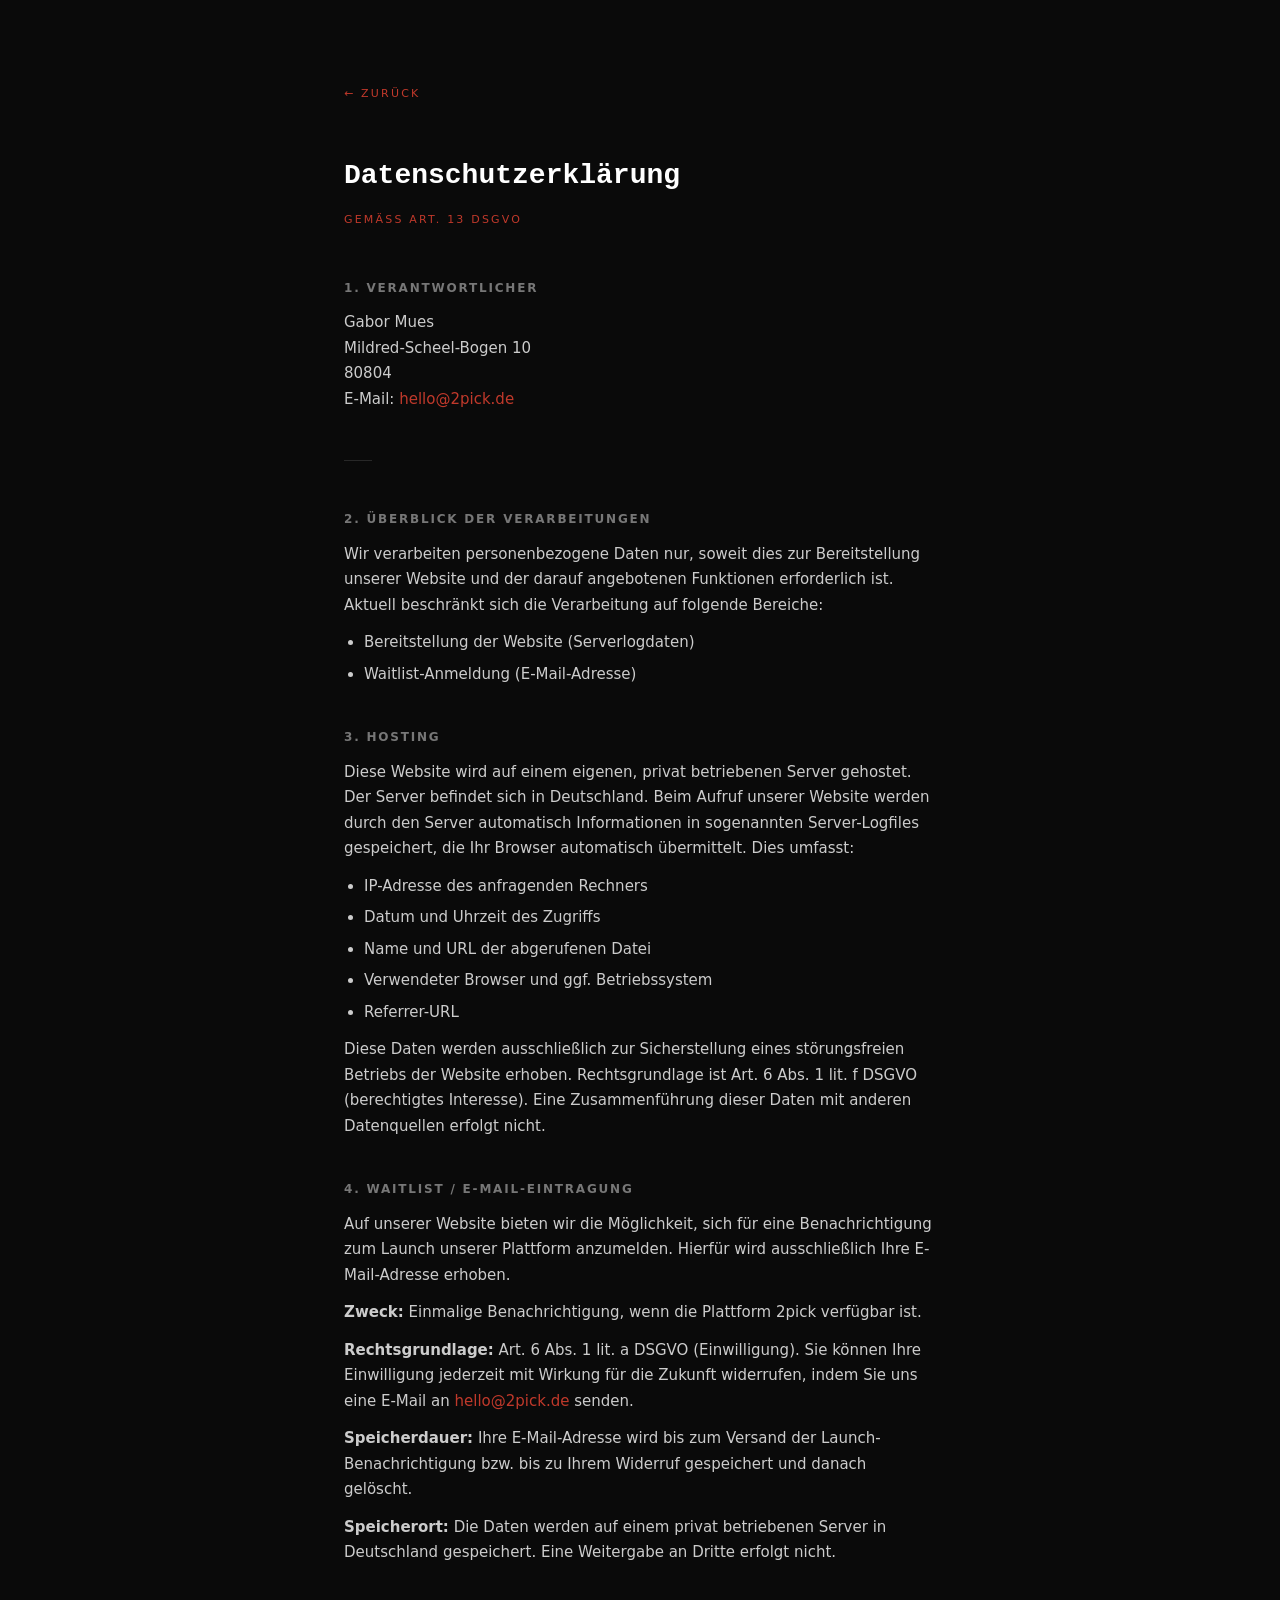
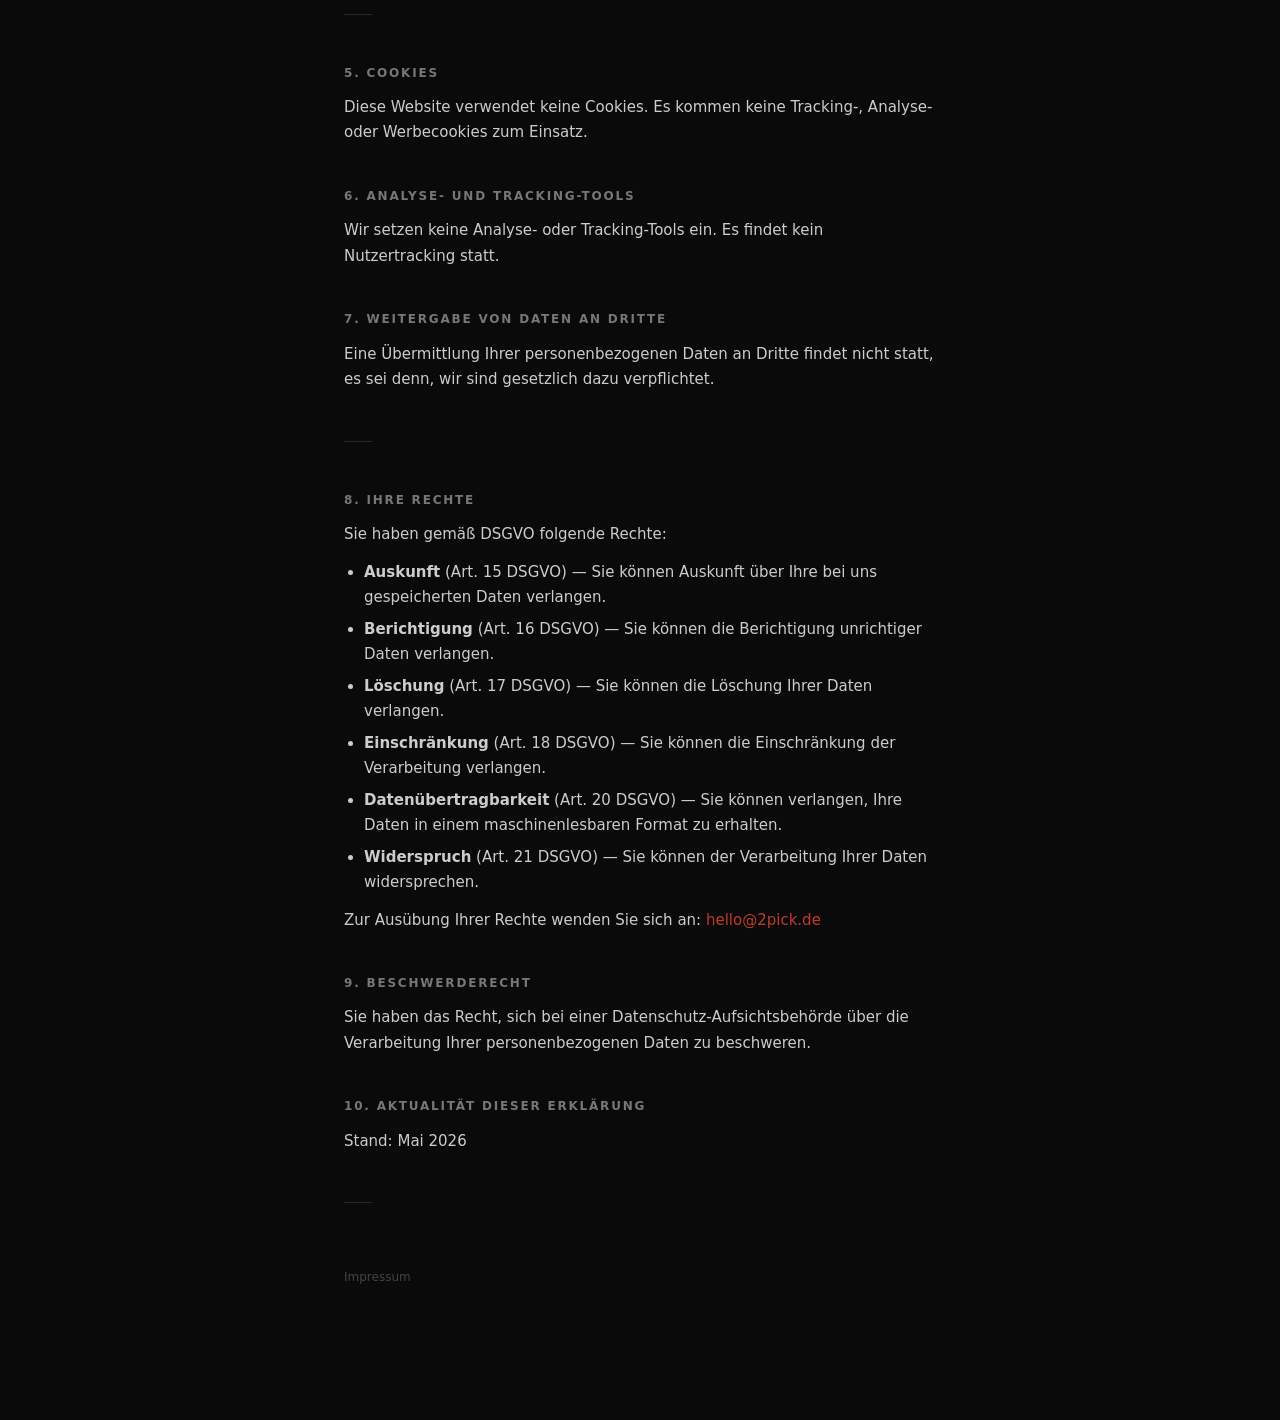
==== frontend/datenschutz.html @ 3596924f "init" ====
<!doctype html>
<html lang="de">
    <head>
        <meta charset="UTF-8" />
        <meta name="viewport" content="width=device-width, initial-scale=1.0" />
        <title>Datenschutzerkl&auml;rung – 2pick</title>
        <link rel="preconnect" href="https://fonts.googleapis.com" />
        <link rel="preconnect" href="https://fonts.gstatic.com" crossorigin />
        <link
            href="https://fonts.googleapis.com/css2?family=Inter:wght@300;400;500;600&family=Space+Mono:wght@400;700&display=swap"
            rel="stylesheet"
        />
        <link rel="stylesheet" href="/main.css" />

        <style>
            @import url("/PPFragment-TextRegular.otf");

            *,
            *::before,
            *::after {
                margin: 0;
                padding: 0;
                box-sizing: border-box;
            }

            :root {
                --red: #c0392b;
                --black: #0a0a0a;
                --white: #ffffff;
                --gray: #777;
            }

            body {
                font-family: "helvetica-neue-lt-pro", system-ui, sans-serif;
                font-weight: 350;
                background: var(--black);
                color: var(--white);
                -webkit-font-smoothing: antialiased;
                line-height: 1.7;
                font-size: 15px;
            }

            .legal-page {
                max-width: 640px;
                margin: 0 auto;
                padding: 80px 24px 120px;
            }

            .legal-back {
                display: inline-block;
                font-size: 11px;
                letter-spacing: 0.2em;
                text-transform: uppercase;
                color: var(--gray);
                text-decoration: none;
                margin-bottom: 48px;
                transition: color 0.2s;
            }

            .legal-back:hover {
                color: var(--white);
            }

            .legal-page h1 {
                font-family: "p22-mackinac-pro", monospace;
                font-size: 28px;
                font-weight: 700;
                margin-bottom: 12px;
            }

            .legal-page .legal-subtitle {
                font-size: 11px;
                letter-spacing: 0.2em;
                text-transform: uppercase;
                color: var(--red);
                margin-bottom: 48px;
            }

            .legal-page h2 {
                font-size: 12px;
                letter-spacing: 0.15em;
                text-transform: uppercase;
                color: var(--gray);
                margin-top: 40px;
                margin-bottom: 12px;
            }

            .legal-page p,
            .legal-page ul {
                color: #ccc;
                margin-bottom: 12px;
            }

            .legal-page ul {
                padding-left: 20px;
            }

            .legal-page li {
                margin-bottom: 6px;
            }

            .legal-page a {
                color: var(--red);
                text-decoration: none;
                transition: color 0.2s;
            }

            .legal-page a:hover {
                color: #a52a2a;
            }

            .legal-divider {
                width: 28px;
                height: 1px;
                background: var(--white);
                opacity: 0.12;
                margin: 48px 0;
            }

            .legal-footer {
                font-size: 12px;
                color: #333;
                margin-top: 64px;
            }

            .legal-footer a {
                color: #444;
            }

            .legal-footer a:hover {
                color: var(--gray);
            }
        </style>
    </head>

    <body>
        <div class="legal-page">
            <a href="/" class="legal-back">&larr; Zur&uuml;ck</a>

            <h1>Datenschutzerkl&auml;rung</h1>
            <p class="legal-subtitle">gem&auml;&szlig; Art. 13 DSGVO</p>

            <h2>1. Verantwortlicher</h2>
            <p>
                Gabor Mues <br />
                Mildred-Scheel-Bogen 10<br />
                80804<br />
                E-Mail:
                <a href="mailto:hello@2pick.de">hello@2pick.de</a>
            </p>

            <div class="legal-divider"></div>

            <h2>2. &Uuml;berblick der Verarbeitungen</h2>
            <p>
                Wir verarbeiten personenbezogene Daten nur, soweit dies zur
                Bereitstellung unserer Website und der darauf angebotenen
                Funktionen erforderlich ist. Aktuell beschr&auml;nkt sich die
                Verarbeitung auf folgende Bereiche:
            </p>
            <ul>
                <li>Bereitstellung der Website (Serverlogdaten)</li>
                <li>Waitlist-Anmeldung (E-Mail-Adresse)</li>
            </ul>

            <h2>3. Hosting</h2>
            <p>
                Diese Website wird auf einem eigenen, privat betriebenen Server
                gehostet. Der Server befindet sich in Deutschland. Beim Aufruf
                unserer Website werden durch den Server automatisch
                Informationen in sogenannten Server-Logfiles gespeichert, die
                Ihr Browser automatisch &uuml;bermittelt. Dies umfasst:
            </p>
            <ul>
                <li>IP-Adresse des anfragenden Rechners</li>
                <li>Datum und Uhrzeit des Zugriffs</li>
                <li>Name und URL der abgerufenen Datei</li>
                <li>Verwendeter Browser und ggf. Betriebssystem</li>
                <li>Referrer-URL</li>
            </ul>
            <p>
                Diese Daten werden ausschlie&szlig;lich zur Sicherstellung eines
                st&ouml;rungsfreien Betriebs der Website erhoben.
                Rechtsgrundlage ist Art. 6 Abs. 1 lit. f DSGVO (berechtigtes
                Interesse). Eine Zusammenf&uuml;hrung dieser Daten mit anderen
                Datenquellen erfolgt nicht.
            </p>

            <h2>4. Waitlist / E-Mail-Eintragung</h2>
            <p>
                Auf unserer Website bieten wir die M&ouml;glichkeit, sich
                f&uuml;r eine Benachrichtigung zum Launch unserer Plattform
                anzumelden. Hierf&uuml;r wird ausschlie&szlig;lich Ihre
                E-Mail-Adresse erhoben.
            </p>
            <p>
                <strong>Zweck:</strong> Einmalige Benachrichtigung, wenn die
                Plattform 2pick verf&uuml;gbar ist.
            </p>
            <p>
                <strong>Rechtsgrundlage:</strong> Art. 6 Abs. 1 lit. a DSGVO
                (Einwilligung). Sie k&ouml;nnen Ihre Einwilligung jederzeit mit
                Wirkung f&uuml;r die Zukunft widerrufen, indem Sie uns eine
                E-Mail an
                <a href="mailto:hello@2pick.de">hello@2pick.de</a> senden.
            </p>
            <p>
                <strong>Speicherdauer:</strong> Ihre E-Mail-Adresse wird bis zum
                Versand der Launch-Benachrichtigung bzw. bis zu Ihrem Widerruf
                gespeichert und danach gel&ouml;scht.
            </p>
            <p>
                <strong>Speicherort:</strong> Die Daten werden auf einem privat
                betriebenen Server in Deutschland gespeichert. Eine Weitergabe
                an Dritte erfolgt nicht.
            </p>

            <div class="legal-divider"></div>

            <h2>5. Cookies</h2>
            <p>
                Diese Website verwendet keine Cookies. Es kommen keine
                Tracking-, Analyse- oder Werbecookies zum Einsatz.
            </p>

            <h2>6. Analyse- und Tracking-Tools</h2>
            <p>
                Wir setzen keine Analyse- oder Tracking-Tools ein. Es findet
                kein Nutzertracking statt.
            </p>

            <h2>7. Weitergabe von Daten an Dritte</h2>
            <p>
                Eine &Uuml;bermittlung Ihrer personenbezogenen Daten an Dritte
                findet nicht statt, es sei denn, wir sind gesetzlich dazu
                verpflichtet.
            </p>

            <div class="legal-divider"></div>

            <h2>8. Ihre Rechte</h2>
            <p>Sie haben gem&auml;&szlig; DSGVO folgende Rechte:</p>
            <ul>
                <li>
                    <strong>Auskunft</strong> (Art. 15 DSGVO) &mdash; Sie
                    k&ouml;nnen Auskunft &uuml;ber Ihre bei uns gespeicherten
                    Daten verlangen.
                </li>
                <li>
                    <strong>Berichtigung</strong> (Art. 16 DSGVO) &mdash; Sie
                    k&ouml;nnen die Berichtigung unrichtiger Daten verlangen.
                </li>
                <li>
                    <strong>L&ouml;schung</strong> (Art. 17 DSGVO) &mdash; Sie
                    k&ouml;nnen die L&ouml;schung Ihrer Daten verlangen.
                </li>
                <li>
                    <strong>Einschr&auml;nkung</strong> (Art. 18 DSGVO) &mdash;
                    Sie k&ouml;nnen die Einschr&auml;nkung der Verarbeitung
                    verlangen.
                </li>
                <li>
                    <strong>Daten&uuml;bertragbarkeit</strong> (Art. 20 DSGVO)
                    &mdash; Sie k&ouml;nnen verlangen, Ihre Daten in einem
                    maschinenlesbaren Format zu erhalten.
                </li>
                <li>
                    <strong>Widerspruch</strong> (Art. 21 DSGVO) &mdash; Sie
                    k&ouml;nnen der Verarbeitung Ihrer Daten widersprechen.
                </li>
            </ul>
            <p>
                Zur Aus&uuml;bung Ihrer Rechte wenden Sie sich an:
                <a href="mailto:hello@2pick.de">hello@2pick.de</a>
            </p>

            <h2>9. Beschwerderecht</h2>
            <p>
                Sie haben das Recht, sich bei einer
                Datenschutz-Aufsichtsbeh&ouml;rde &uuml;ber die Verarbeitung
                Ihrer personenbezogenen Daten zu beschweren.
            </p>

            <h2>10. Aktualit&auml;t dieser Erkl&auml;rung</h2>
            <p>Stand: Mai 2026</p>

            <div class="legal-divider"></div>

            <p class="legal-footer">
                <a href="/impressum.html">Impressum</a>
            </p>
        </div>
    </body>
</html>
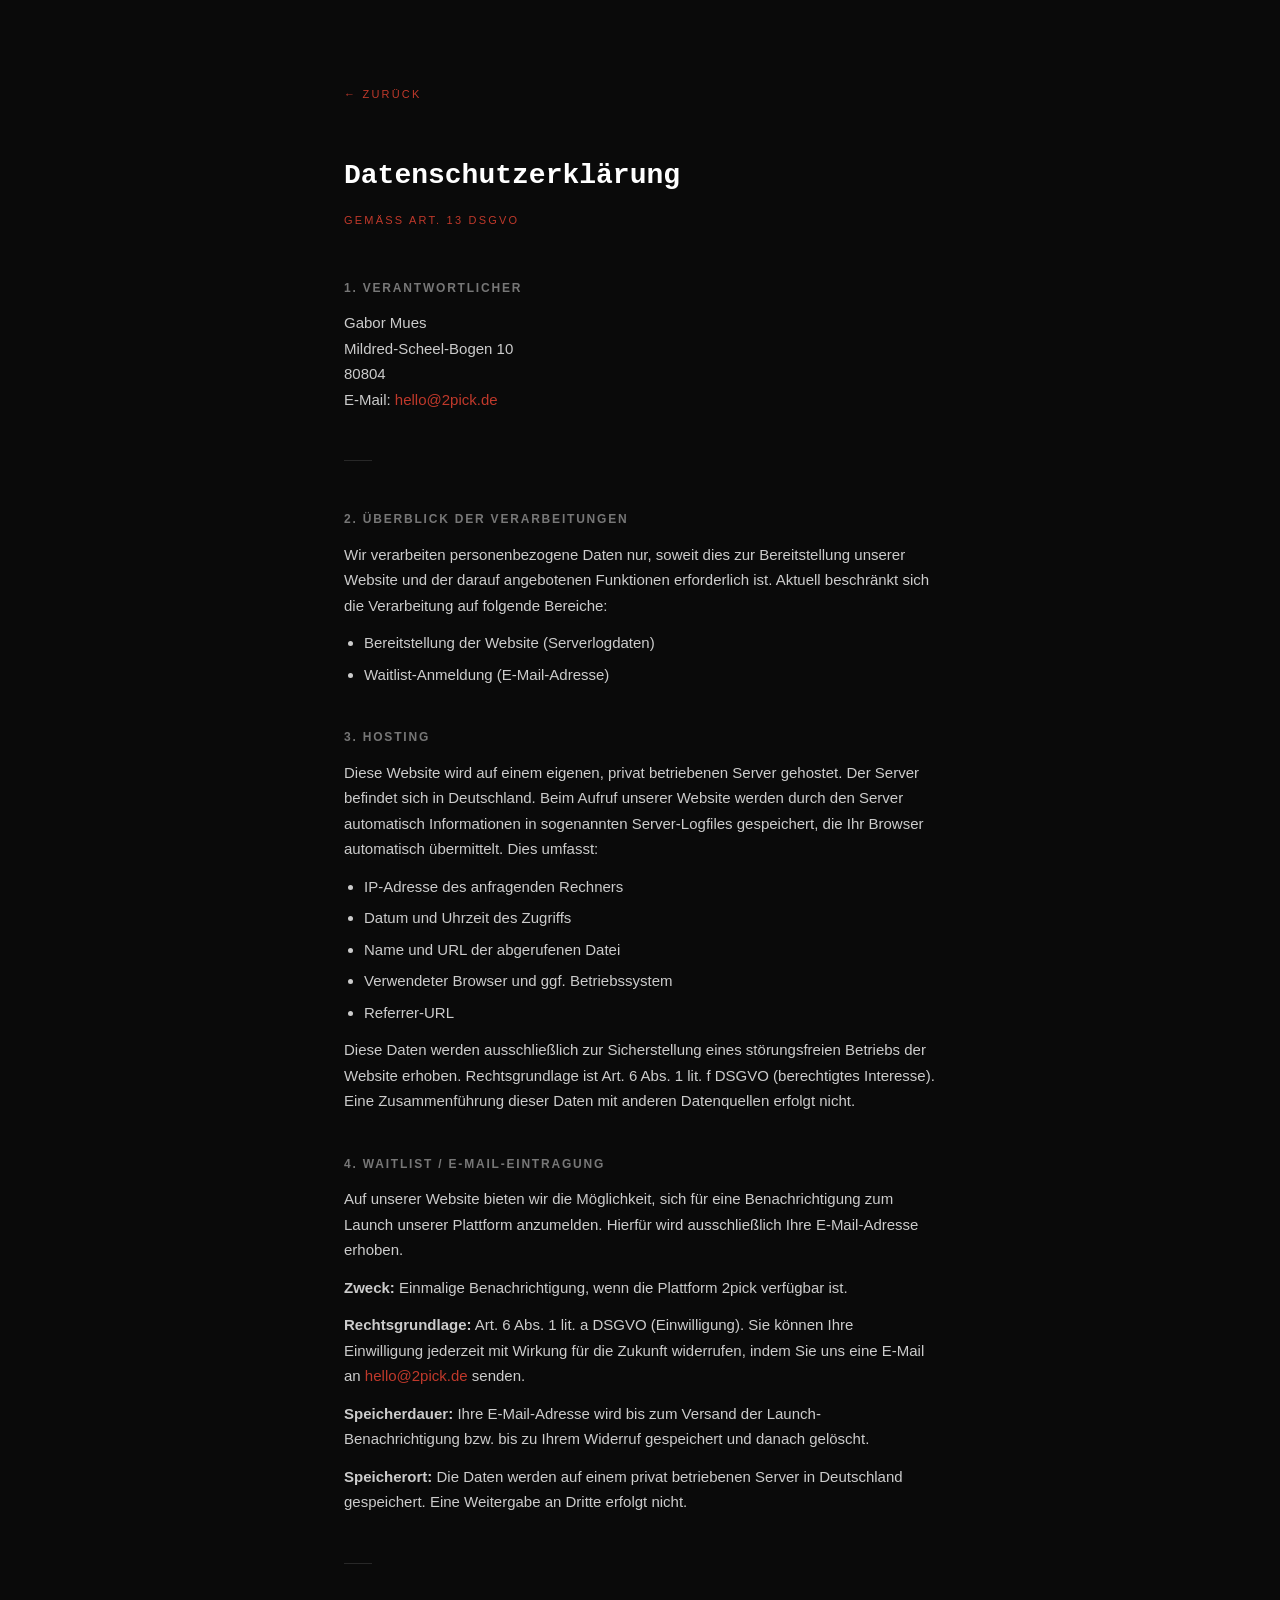
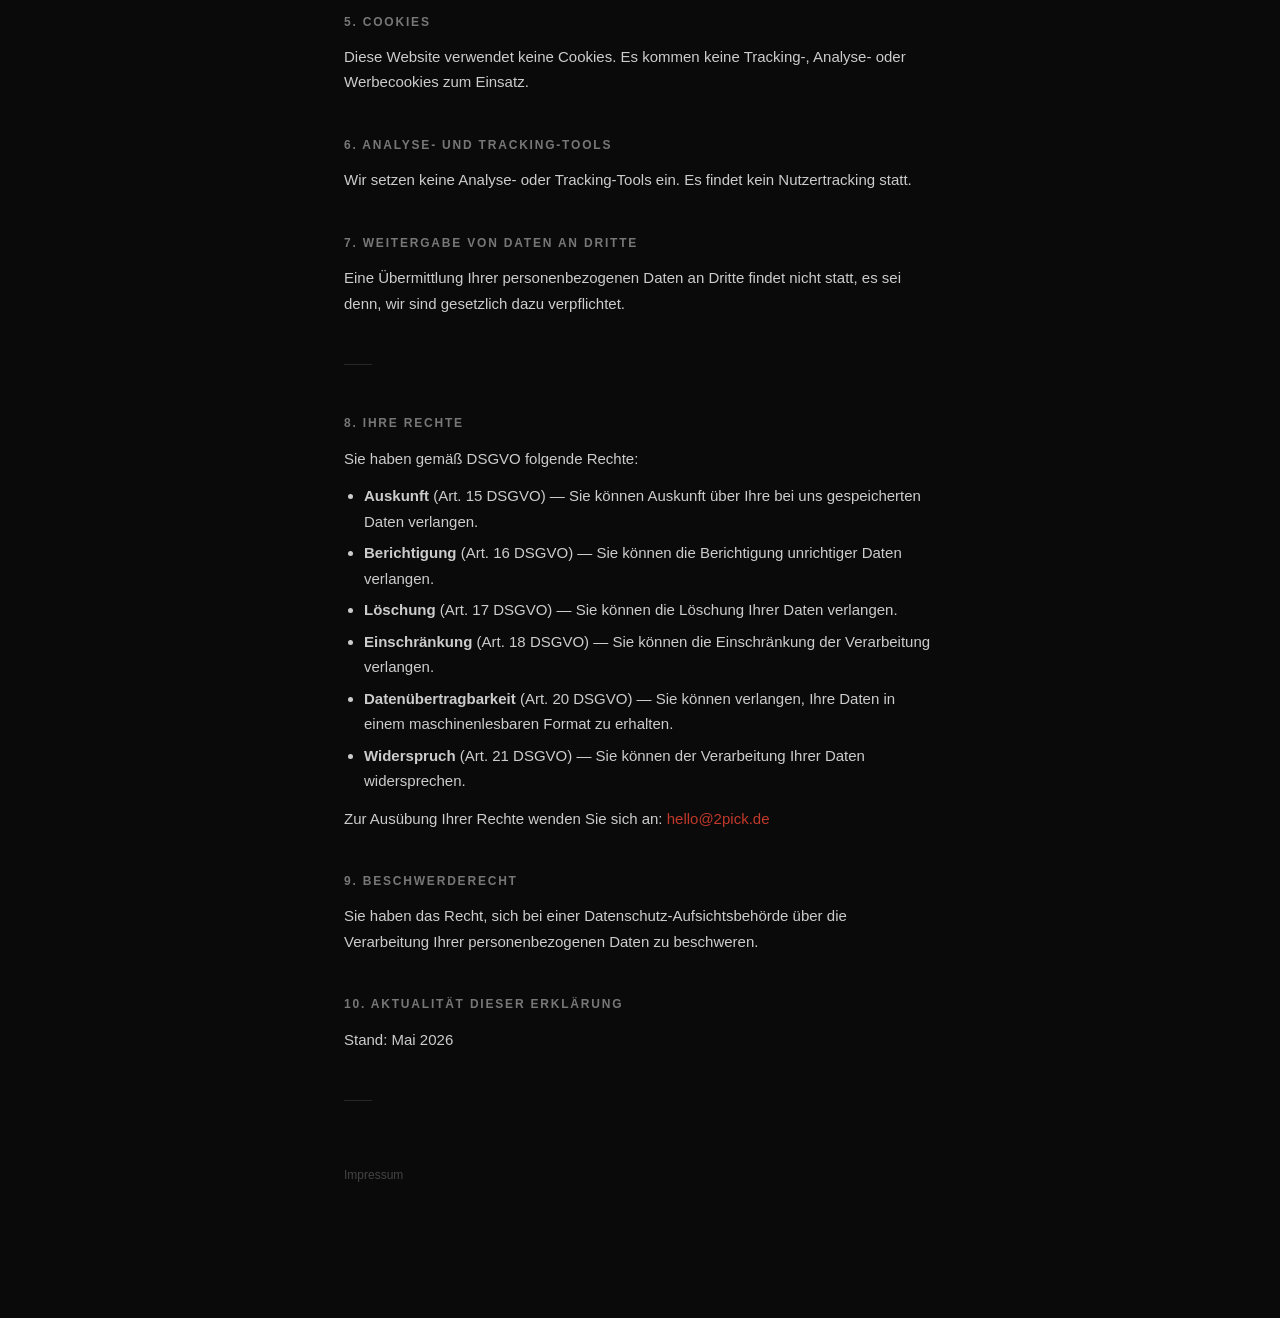
==== commit 68855986: "feat: add dockerfiles, add migrations, update HTML files" ====
--- a/frontend/datenschutz.html
+++ b/frontend/datenschutz.html
@@ -13,8 +13,6 @@
         <link rel="stylesheet" href="/main.css" />
 
         <style>
-            @import url("/PPFragment-TextRegular.otf");
-
             *,
             *::before,
             *::after {
@@ -31,7 +29,7 @@
             }
 
             body {
-                font-family: "helvetica-neue-lt-pro", system-ui, sans-serif;
+                font-family: "parabolica", sans-serif;
                 font-weight: 350;
                 background: var(--black);
                 color: var(--white);
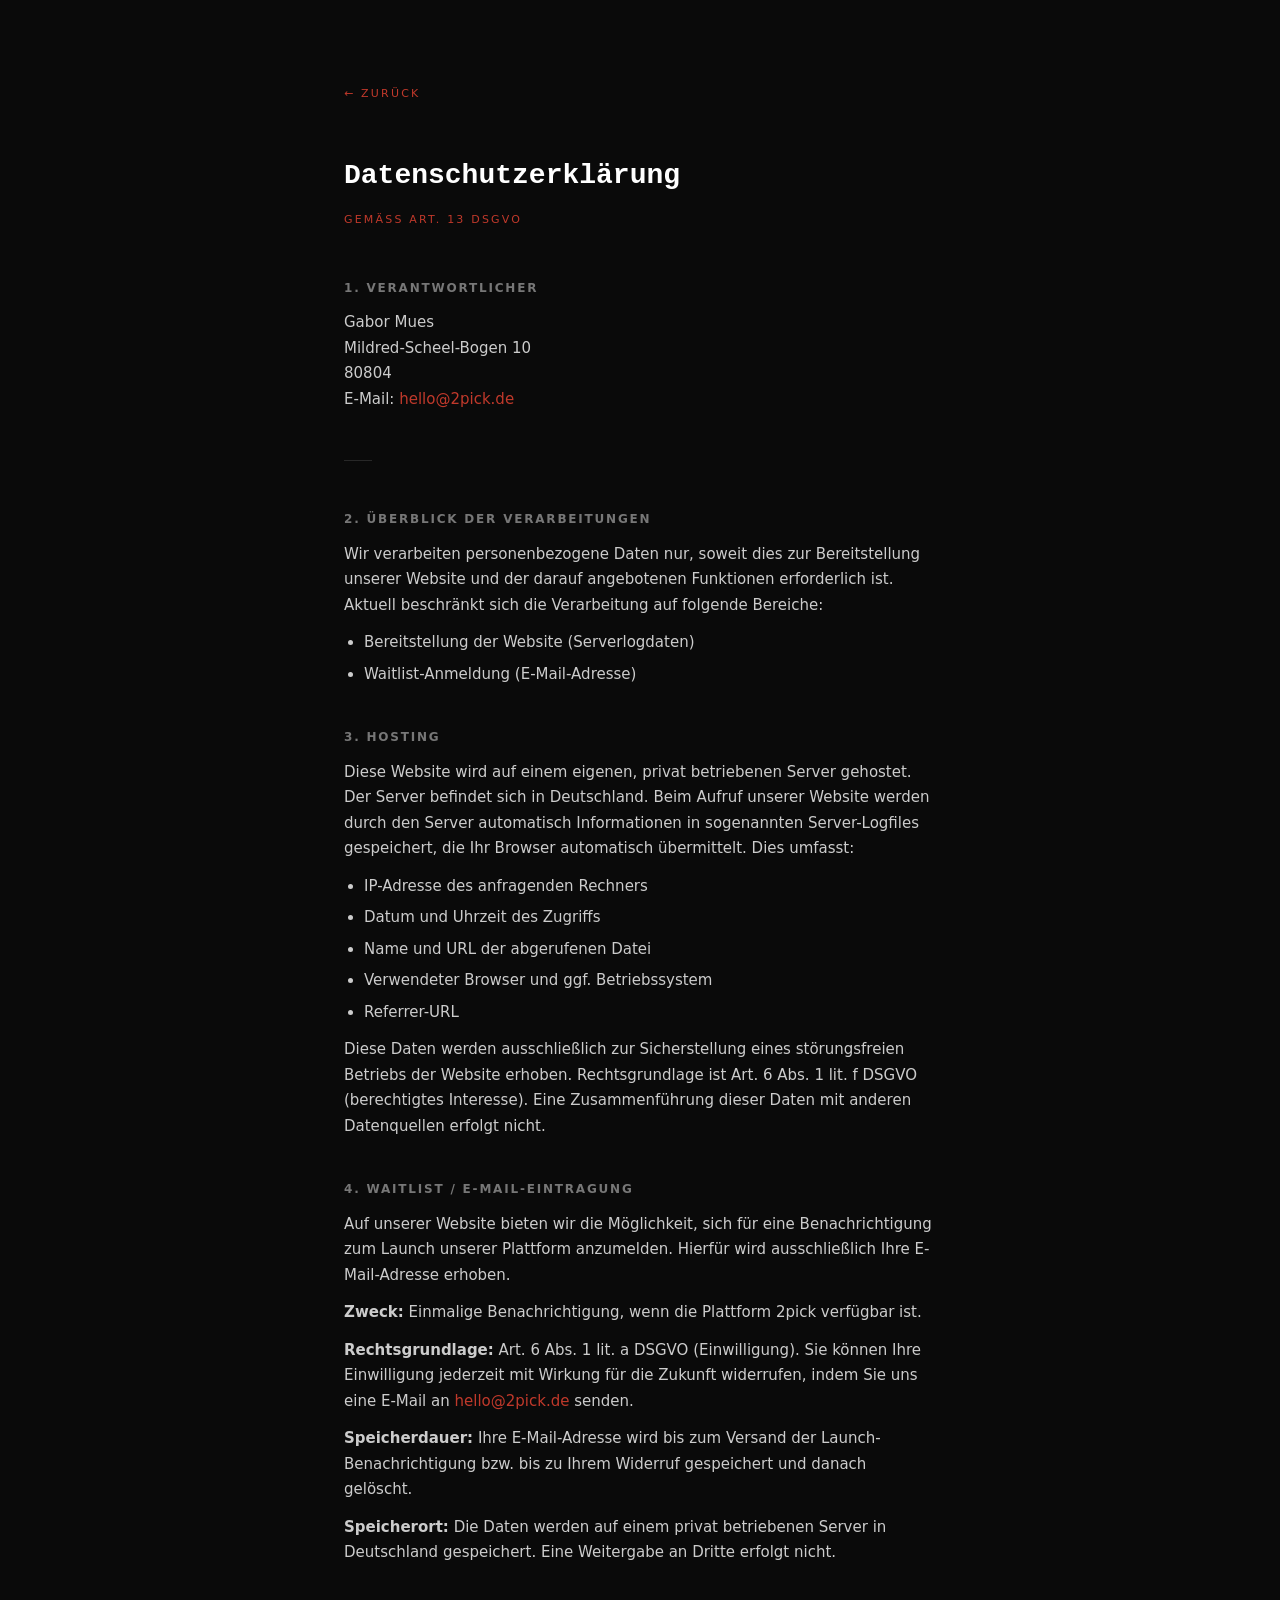
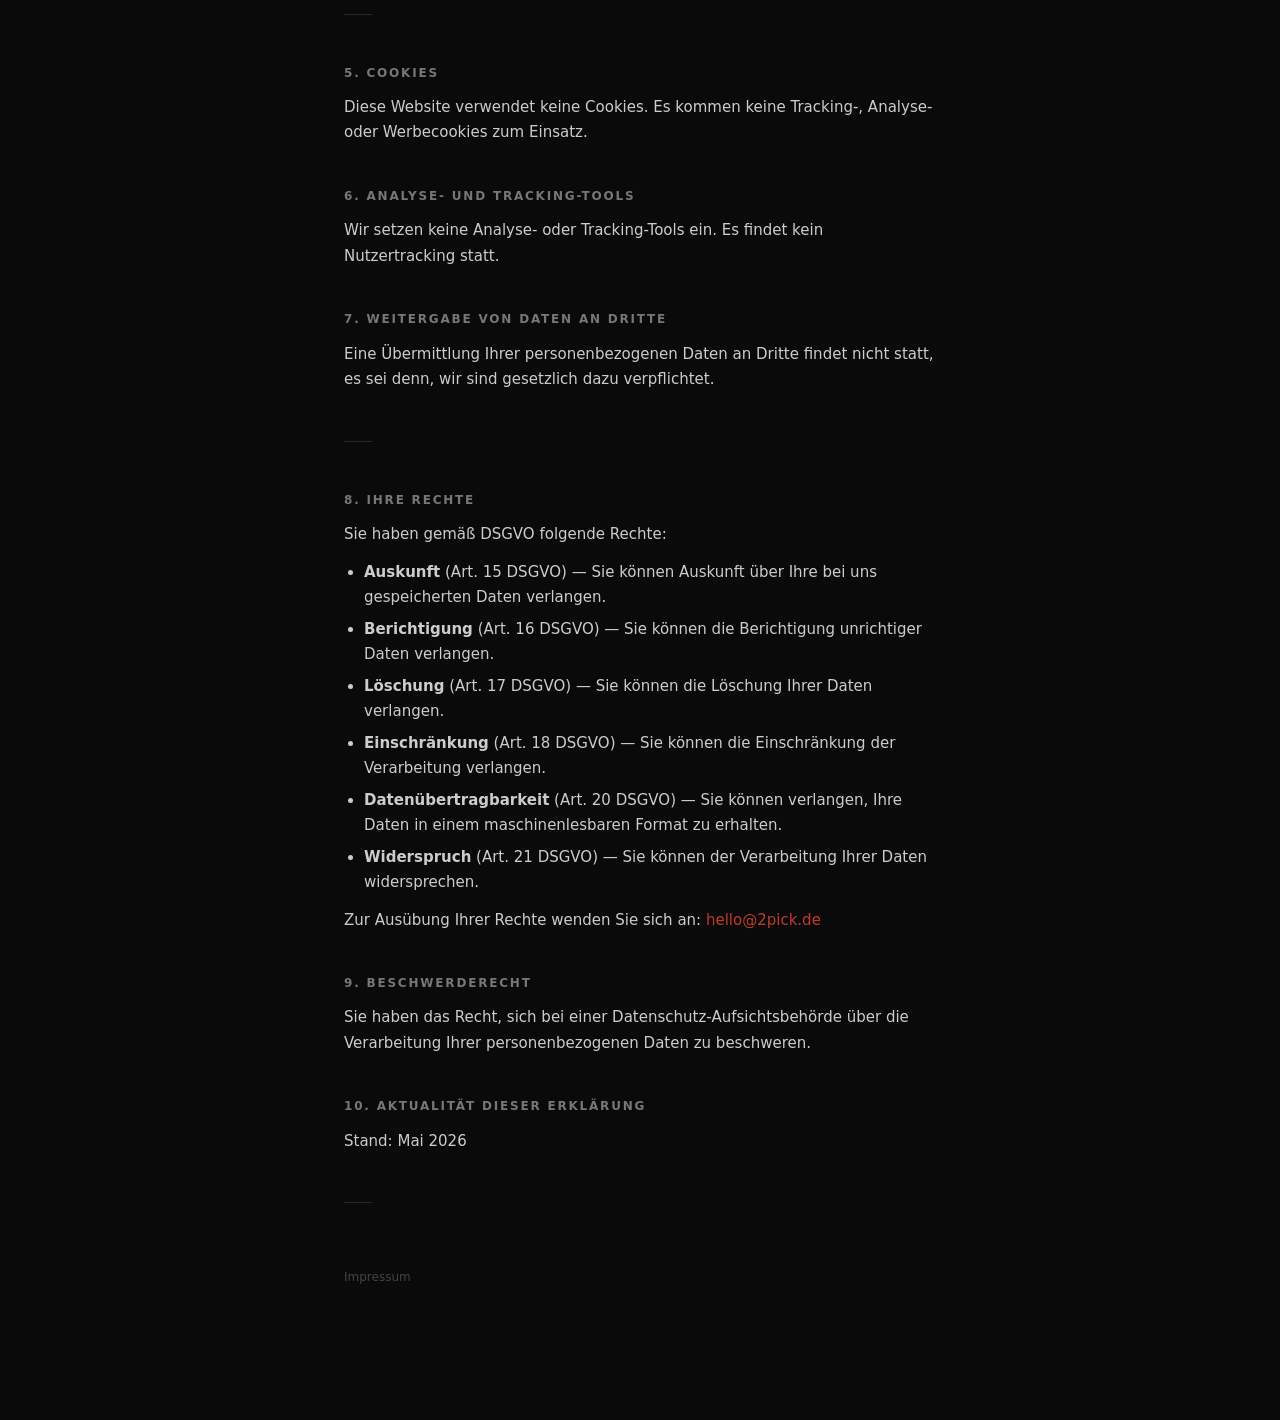
==== commit b6944b13: "Revert "Migrate to Postgres & Neon"" ====
--- a/frontend/datenschutz.html
+++ b/frontend/datenschutz.html
@@ -13,6 +13,8 @@
         <link rel="stylesheet" href="/main.css" />
 
         <style>
+            @import url("/PPFragment-TextRegular.otf");
+
             *,
             *::before,
             *::after {
@@ -29,7 +31,7 @@
             }
 
             body {
-                font-family: "parabolica", sans-serif;
+                font-family: "helvetica-neue-lt-pro", system-ui, sans-serif;
                 font-weight: 350;
                 background: var(--black);
                 color: var(--white);
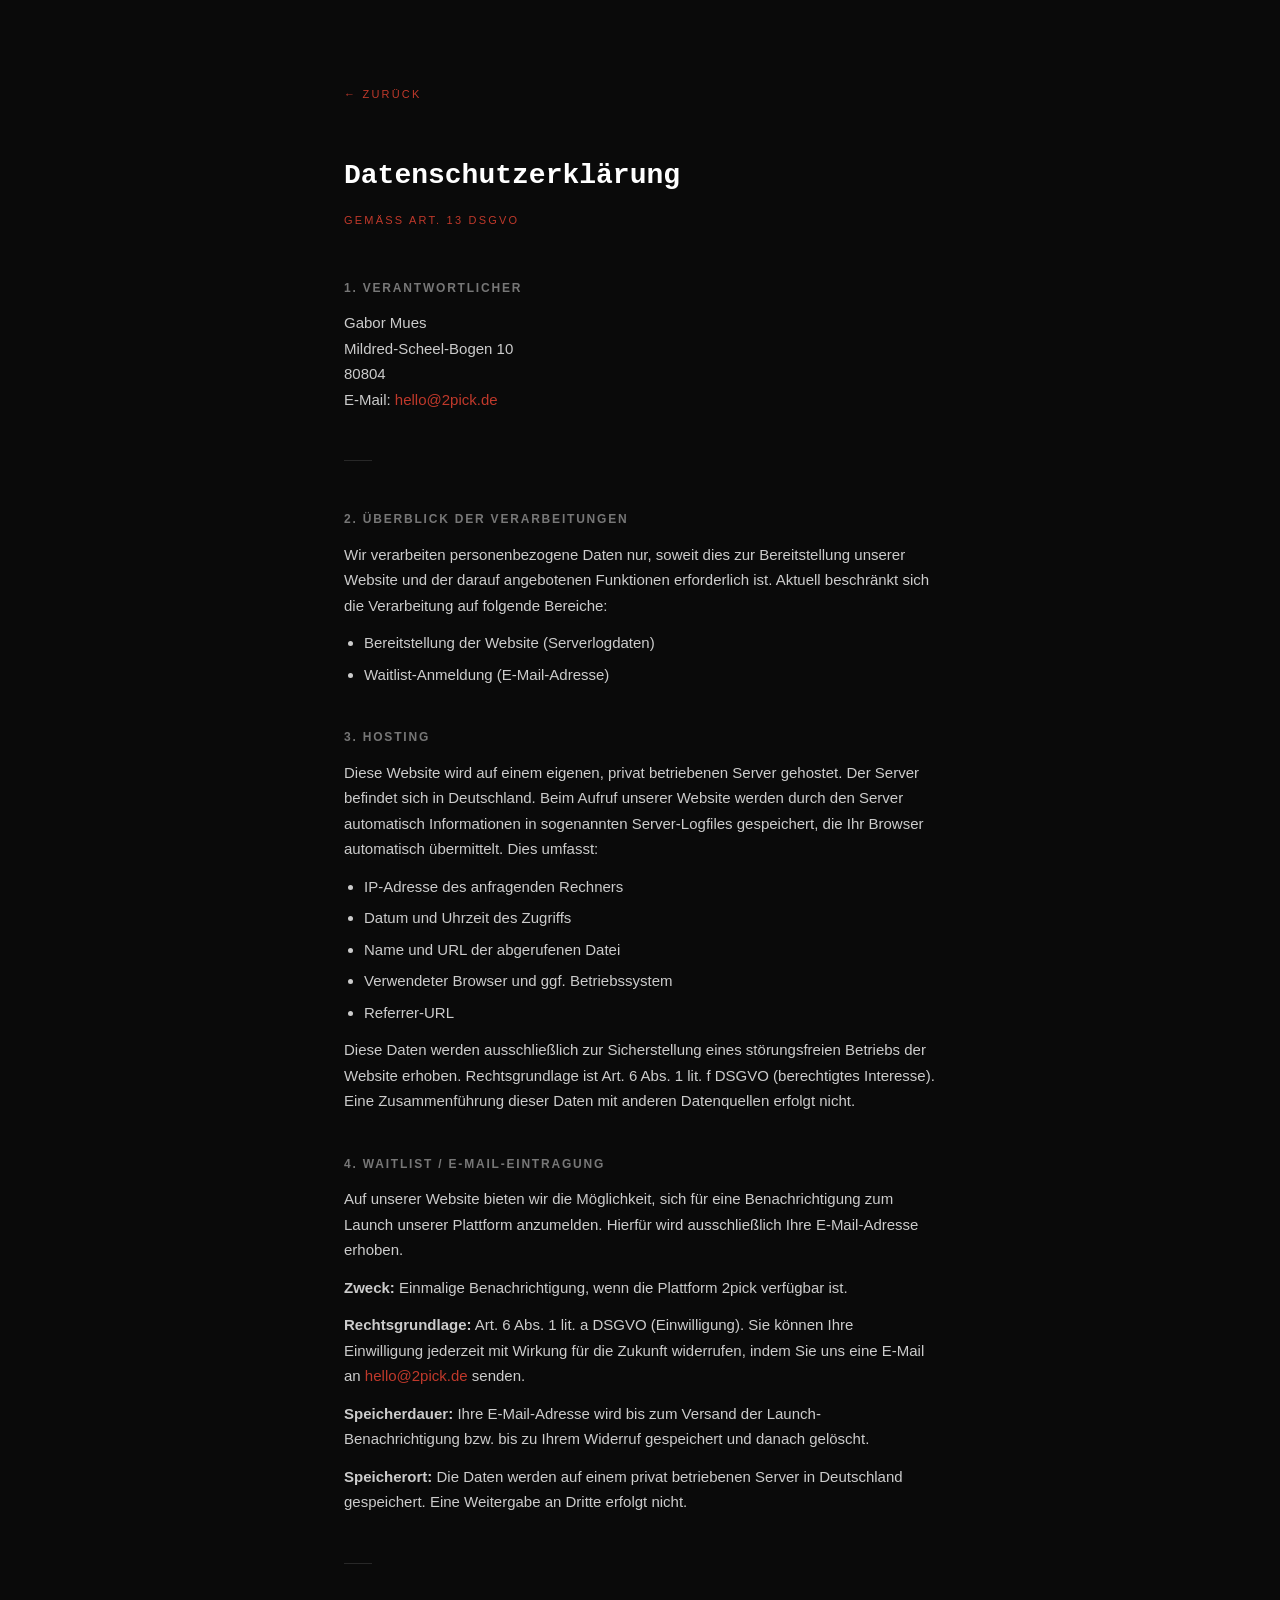
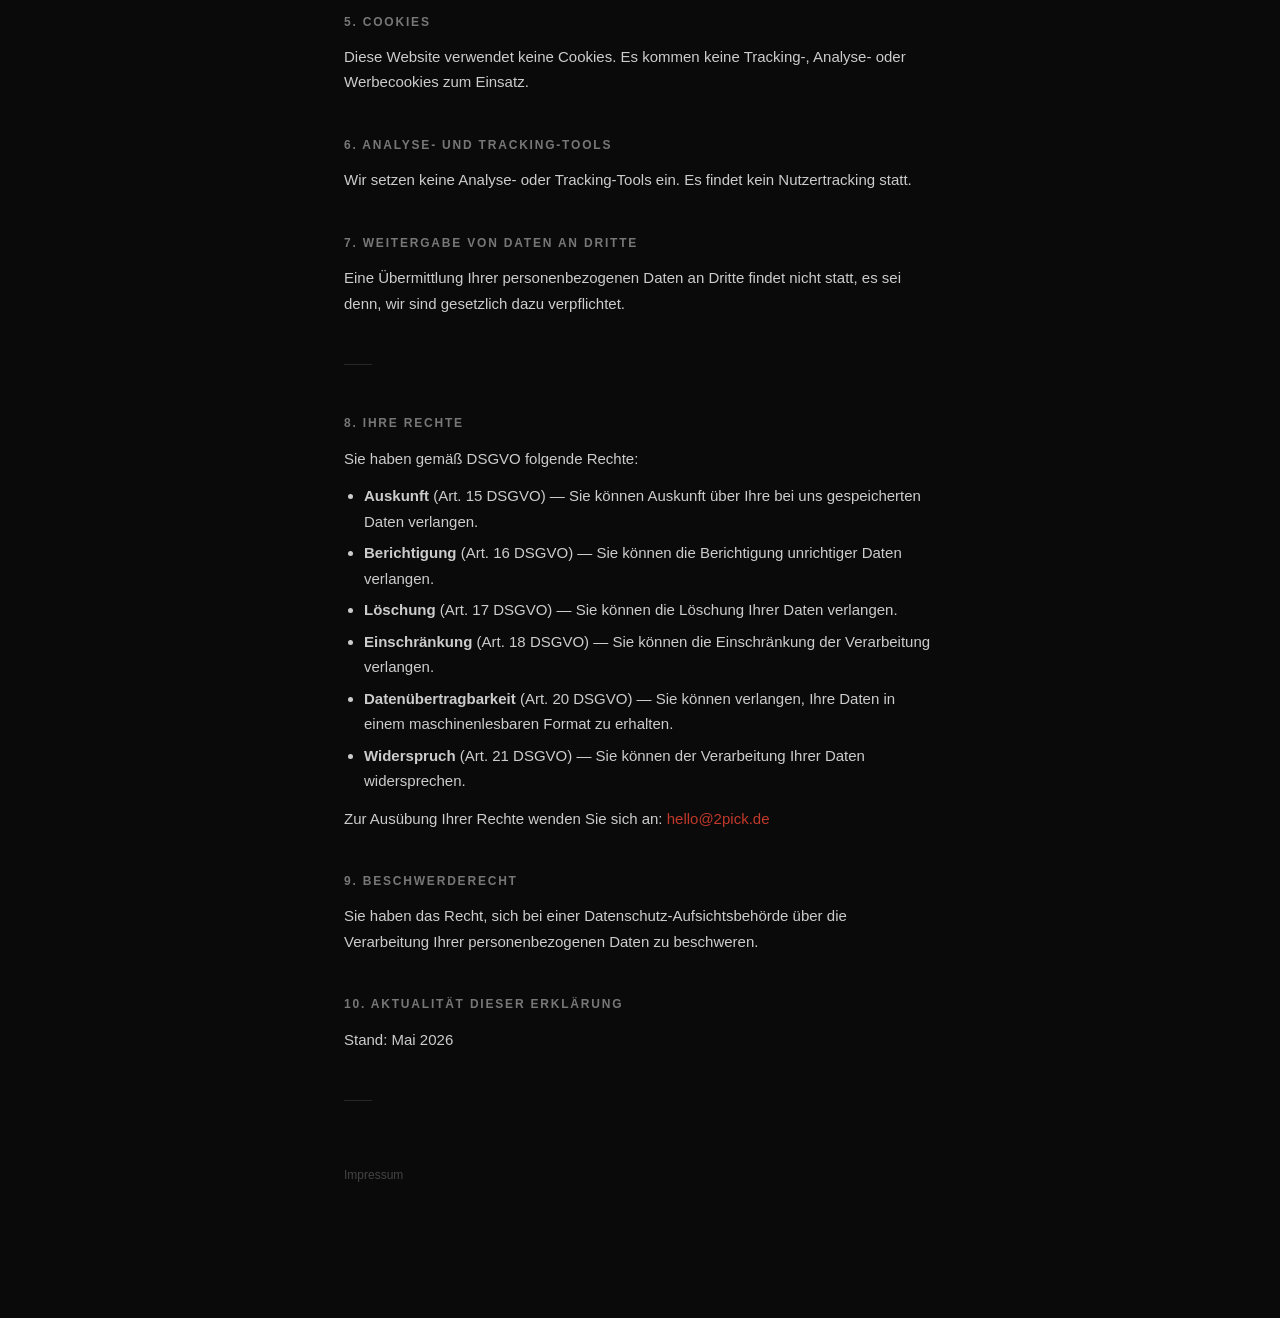
==== commit 59446882: "fix+feat: remove stale font specifications and add CTA to main page" ====
--- a/frontend/datenschutz.html
+++ b/frontend/datenschutz.html
@@ -13,8 +13,6 @@
         <link rel="stylesheet" href="/main.css" />
 
         <style>
-            @import url("/PPFragment-TextRegular.otf");
-
             *,
             *::before,
             *::after {
@@ -31,7 +29,7 @@
             }
 
             body {
-                font-family: "helvetica-neue-lt-pro", system-ui, sans-serif;
+                font-family: "parabolica", sans-serif;
                 font-weight: 350;
                 background: var(--black);
                 color: var(--white);
